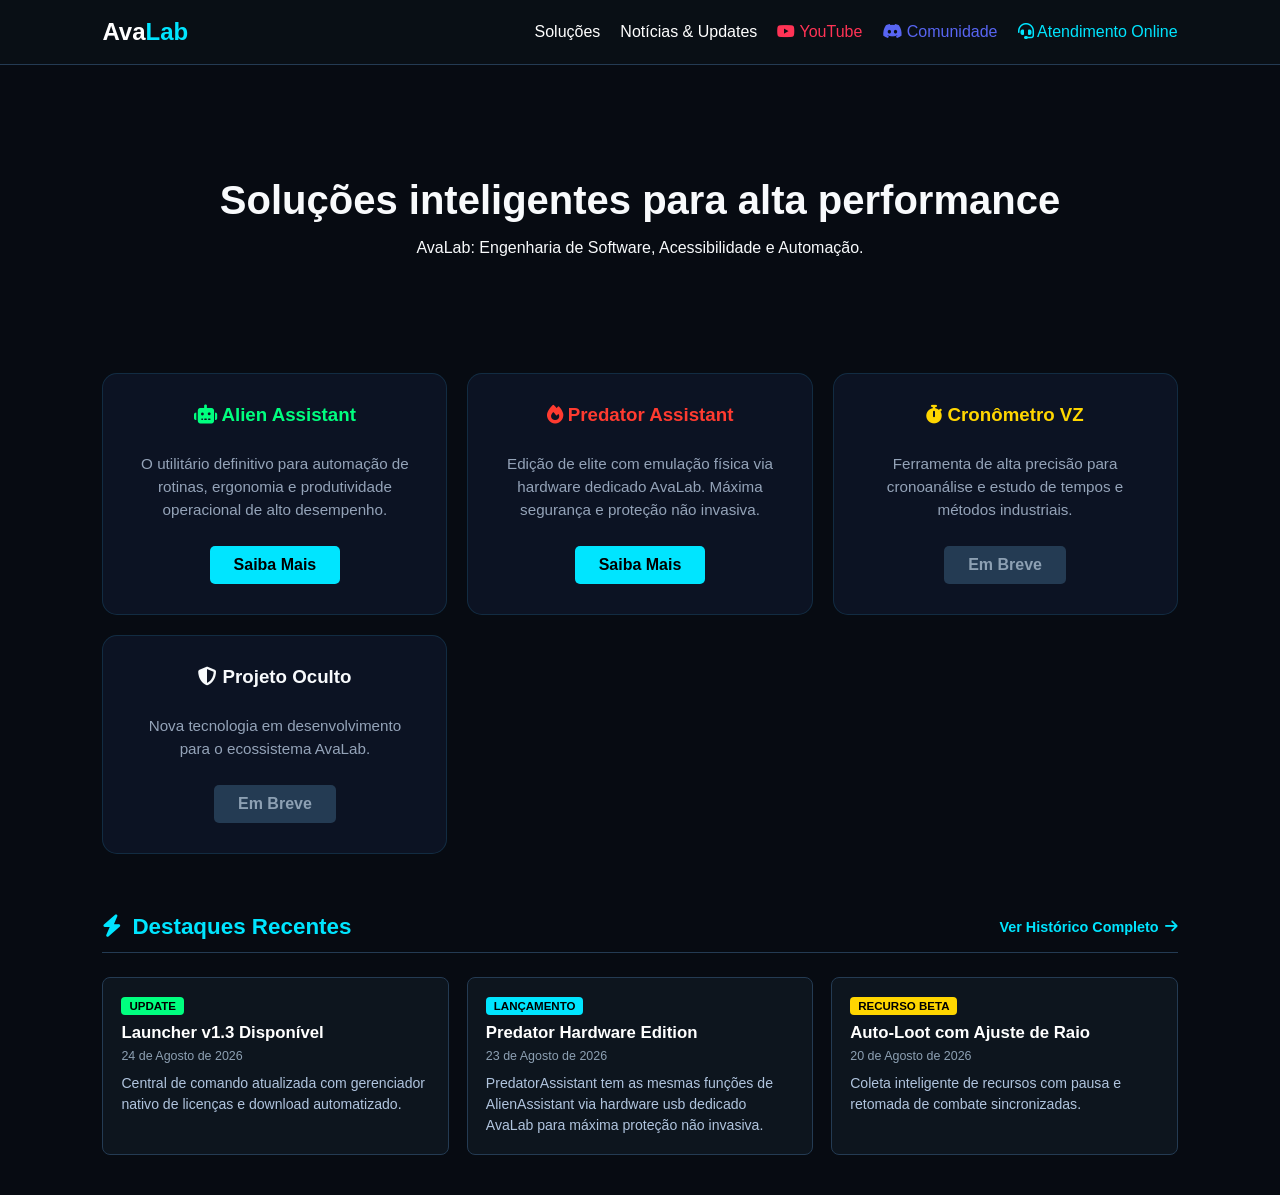
==== index.html @ 657452e4 "Enviando site e arquivo SysAudioService.zip" ====
<!DOCTYPE html>
<html lang="pt-BR">
<head>
    <meta charset="UTF-8">
    <meta name="viewport" content="width=device-width, initial-scale=1.0">
    <title>AvaLab | Software & Inovação Tecnológica</title>

    <!-- ÍCONE NA ABA DO NAVEGADOR (.ICO) -->
    <link rel="icon" type="image/x-icon" href="favicon.ico">
    <link rel="shortcut icon" type="image/x-icon" href="favicon.ico">

    <!-- PRÉVIA DO LINK (WhatsApp, Discord, Redes Sociais) -->
    <meta property="og:site_name" content="AvaLab">
    <meta property="og:title" content="AvaLab | Software & Inovação Tecnológica">
    <meta property="og:description" content="Engenharia de Software, Acessibilidade e Automação de alta performance.">
    <meta property="og:url" content="https://avalab.work/">
    <meta property="og:image" content="https://avalab.work/favicon.ico">
    <meta property="og:type" content="website">
    <meta name="twitter:card" content="summary">

    <link rel="stylesheet" href="style.css">
    <link rel="stylesheet" href="https://cdnjs.cloudflare.com/ajax/libs/font-awesome/6.4.0/css/all.min.css">
    <style>
        /* Estilos do Menu Responsivo */
        header {
            display: flex;
            justify-content: space-between;
            align-items: center;
            padding: 18px 8%;
            background: rgba(10, 15, 22, 0.95);
            border-bottom: 1px solid #243b53;
            position: relative;
        }
        .nav-links {
            display: flex;
            align-items: center;
            gap: 20px;
        }
        .menu-toggle {
            display: none;
            background: none;
            border: none;
            color: #00e5ff;
            font-size: 1.5rem;
            cursor: pointer;
        }

        /* Responsividade para Celulares */
        @media (max-width: 768px) {
            .menu-toggle {
                display: block;
            }
            .nav-links {
                display: none;
                flex-direction: column;
                position: absolute;
                top: 100%;
                left: 0;
                width: 100%;
                background: rgba(10, 15, 22, 0.98);
                border-bottom: 1px solid #243b53;
                padding: 20px 0;
                gap: 16px;
                text-align: center;
                box-shadow: 0 10px 20px rgba(0,0,0,0.5);
                z-index: 1000;
            }
            .nav-links.active {
                display: flex;
            }
        }

        .highlights-section {
            padding: 40px 8%;
            max-width: 1100px;
            margin: auto;
            text-align: left;
        }
        .highlights-header {
            display: flex;
            align-items: center;
            justify-content: space-between;
            margin-bottom: 24px;
            border-bottom: 1px solid #243b53;
            padding-bottom: 12px;
        }
        .highlights-header h2 {
            margin: 0;
            color: #00e5ff;
            font-size: 1.4rem;
            display: flex;
            align-items: center;
            gap: 10px;
        }
        .btn-view-all {
            color: #00e5ff;
            text-decoration: none;
            font-size: 0.9rem;
            font-weight: bold;
            display: flex;
            align-items: center;
            gap: 6px;
            transition: color 0.2s;
        }
        .btn-view-all:hover {
            color: #00ff7f;
        }
        .highlights-grid {
            display: grid;
            grid-template-columns: repeat(auto-fit, minmax(300px, 1fr));
            gap: 18px;
        }
        .highlight-card {
            background: rgba(15, 23, 32, 0.85);
            border: 1px solid #243b53;
            border-radius: 8px;
            padding: 18px;
        }
        .badge {
            font-size: 0.72rem;
            font-weight: bold;
            padding: 3px 8px;
            border-radius: 4px;
            text-transform: uppercase;
            display: inline-block;
            margin-bottom: 8px;
        }
        .badge-update { background: #00ff7f; color: #000; }
        .badge-launch { background: #00e5ff; color: #000; }
        .badge-dev    { background: #ffd600; color: #000; }
        
        .highlight-card h4 {
            margin: 0 0 6px 0;
            color: #ffffff;
            font-size: 1.05rem;
        }
        .highlight-date {
            font-size: 0.78rem;
            color: #8da0b3;
            margin-bottom: 10px;
        }
        .highlight-card p {
            margin: 0;
            font-size: 0.88rem;
            color: #b0c4de;
            line-height: 1.5;
        }
    </style>
</head>
<body>
    <header>
        <div class="logo-text">Ava<span>Lab</span></div>
        <button class="menu-toggle" onclick="toggleMenu()" aria-label="Abrir Menu">
            <i class="fa-solid fa-bars"></i>
        </button>
        <nav class="nav-links" id="navLinks">
            <a href="#apps" style="color:white; text-decoration:none;" onclick="toggleMenu()">Soluções</a>
            <a href="updates.html" style="color:white; text-decoration:none;">Notícias & Updates</a>
            <!-- Botão do YouTube -->
            <a href="https://www.youtube.com/@AvaLabSoft" target="_blank" style="color:#ff3355; text-decoration:none;">
                <i class="fa-brands fa-youtube"></i> YouTube
            </a>
            <!-- Botão do Discord -->
            <a href="https://discord.gg/MEAJnDCHj" target="_blank" style="color:#5865F2; text-decoration:none;">
                <i class="fa-brands fa-discord"></i> Comunidade
            </a>
            <!-- Atendimento Online -->
            <a href="javascript:void(0)" onclick="abrirSuporte(); toggleMenu();" style="color:var(--cyan-accent, #00e5ff); text-decoration:none; cursor:pointer;">
                <i class="fa-solid fa-headset"></i> Atendimento Online
            </a>
        </nav>
    </header>
    
    <section class="hero">
        <h1>Soluções inteligentes para alta performance</h1>
        <p>AvaLab: Engenharia de Software, Acessibilidade e Automação.</p>
    </section>

    <!-- Grade de Soluções -->
    <section id="apps" class="products-grid">
        <div class="card">
            <h3 style="color: #00ff7f;"><i class="fa-solid fa-robot"></i> Alien Assistant</h3>
            <p>O utilitário definitivo para automação de rotinas, ergonomia e produtividade operacional de alto desempenho.</p>
            <a href="alien.html" class="btn">Saiba Mais</a>
        </div>
        <div class="card">
            <h3 style="color: #ff3b30;"><i class="fa-solid fa-fire"></i> Predator Assistant</h3>
            <p>Edição de elite com emulação física via hardware dedicado AvaLab. Máxima segurança e proteção não invasiva.</p>
            <a href="predator.html" class="btn">Saiba Mais</a>
        </div>
        <div class="card">
            <h3 style="color: #ffd600;"><i class="fa-solid fa-stopwatch"></i> Cronômetro VZ</h3>
            <p>Ferramenta de alta precisão para cronoanálise e estudo de tempos e métodos industriais.</p>
            <a href="#" class="btn" style="background:#243b53; color:#8da0b3; cursor:not-allowed;">Em Breve</a>
        </div>
        <div class="card">
            <h3><i class="fa-solid fa-shield-halved"></i> Projeto Oculto</h3>
            <p>Nova tecnologia em desenvolvimento para o ecossistema AvaLab.</p>
            <a href="#" class="btn" style="background:#243b53; color:#8da0b3; cursor:not-allowed;">Em Breve</a>
        </div>
    </section>

    <!-- Seção Destaques -->
    <section class="highlights-section">
        <div class="highlights-header">
            <h2><i class="fa-solid fa-bolt"></i> Destaques Recentes</h2>
            <a href="updates.html" class="btn-view-all">Ver Histórico Completo <i class="fa-solid fa-arrow-right"></i></a>
        </div>

        <div class="highlights-grid">
            <div class="highlight-card">
                <span class="badge badge-update">Update</span>
                <h4>Launcher v1.3 Disponível</h4>
                <div class="highlight-date">24 de Agosto de 2026</div>
                <p>Central de comando atualizada com gerenciador nativo de licenças e download automatizado.</p>
            </div>

            <div class="highlight-card">
                <span class="badge badge-launch">Lançamento</span>
                <h4>Predator Hardware Edition</h4>
                <div class="highlight-date">23 de Agosto de 2026</div>
                <p>PredatorAssistant tem as mesmas funções de AlienAssistant via hardware usb dedicado AvaLab para máxima proteção não invasiva.</p>
            </div>

            <div class="highlight-card">
                <span class="badge badge-dev">Recurso Beta</span>
                <h4>Auto-Loot com Ajuste de Raio</h4>
                <div class="highlight-date">20 de Agosto de 2026</div>
                <p>Coleta inteligente de recursos com pausa e retomada de combate sincronizadas.</p>
            </div>
        </div>
    </section>

    <!-- Script do Menu Mobile -->
    <script>
        function toggleMenu() {
            const navLinks = document.getElementById('navLinks');
            navLinks.classList.toggle('active');
        }
    </script>

    <!--Start of Tawk.to Script-->
    <script type="text/javascript">
    var Tawk_API=Tawk_API||{}, Tawk_LoadStart=new Date();
    (function(){
    var s1=document.createElement("script"),s0=document.getElementsByTagName("script")[0];
    s1.async=true;
    s1.src='https://embed.tawk.to/6a8e80e77f08c0344498aca5/1k0uaf2bu';
    s1.charset='UTF-8';
    s1.setAttribute('crossorigin','*');
    s0.parentNode.insertBefore(s1,s0);
    })();

    function abrirSuporte() {
        if (typeof Tawk_API !== 'undefined' && Tawk_API.maximize) {
            Tawk_API.maximize();
        }
    }
    </script>
    <!--End of Tawk.to Script-->
</body>
</html>
---- style.css ----
:root {
    --bg-dark: #070b12;
    --bg-card: rgba(15, 23, 42, 0.75);
    --border-color: rgba(56, 189, 248, 0.15);
    --primary-blue: #0284c7;
    --cyan-accent: #00e5ff;
    --alien-green: #00ff7f;
    --text-main: #f8fafc;
    --text-muted: #94a3b8;
}

body {
    background-color: var(--bg-dark);
    color: var(--text-main);
    font-family: 'Plus Jakarta Sans', sans-serif;
    margin: 0;
    padding: 0;
}

header {
    padding: 20px 8%;
    display: flex;
    justify-content: space-between;
    align-items: center;
    border-bottom: 1px solid var(--border-color);
    background: rgba(7, 11, 18, 0.85);
}

.logo-text { 
    font-family: 'Space Grotesk', sans-serif; 
    font-size: 1.5rem; 
    font-weight: 700; 
    color: #fff; 
}
.logo-text span { 
    color: var(--cyan-accent); 
}

.hero { 
    padding: 80px 20px; 
    text-align: center; 
}
.hero h1 { 
    font-size: 2.5rem; 
    margin-bottom: 10px; 
}

/* ==========================================
   GRID E CARDS DA PÁGINA INICIAL (INDEX)
   ========================================== */
.products-grid { 
    display: grid; 
    grid-template-columns: repeat(auto-fit, minmax(260px, 1fr)); 
    gap: 20px; 
    padding: 20px 8%; 
    align-items: stretch;
}

.products-grid .card {
    text-align: center;
    display: flex;
    flex-direction: column;
    align-items: center;
}

.products-grid .card p {
    flex-grow: 1;
    margin-bottom: 24px;
}

.products-grid .card .btn {
    margin-top: auto;
}

/* ==========================================
   ESTILO GERAL DO CARD (PÁGINAS INTERNAS & GLOBAL)
   ========================================== */
.card { 
    background: var(--bg-card); 
    border: 1px solid var(--border-color); 
    padding: 30px; 
    border-radius: 15px; 
    box-sizing: border-box;
    width: 100%;
}

.card h3 {
    margin-top: 0;
    margin-bottom: 12px;
}

.card p {
    color: var(--text-muted);
    font-size: 0.95rem;
    line-height: 1.5;
}

/* Container do Vídeo Responsivo */
.card div[style*="aspect-ratio"] {
    width: 100% !important;
}

.btn { 
    display: inline-block; 
    padding: 10px 24px; 
    background: var(--cyan-accent); 
    color: #000; 
    border-radius: 5px; 
    text-decoration: none; 
    font-weight: bold; 
    transition: background 0.2s ease, transform 0.2s ease;
}

.btn:hover { 
    background: #00b8cc; 
    transform: translateY(-2px);
}
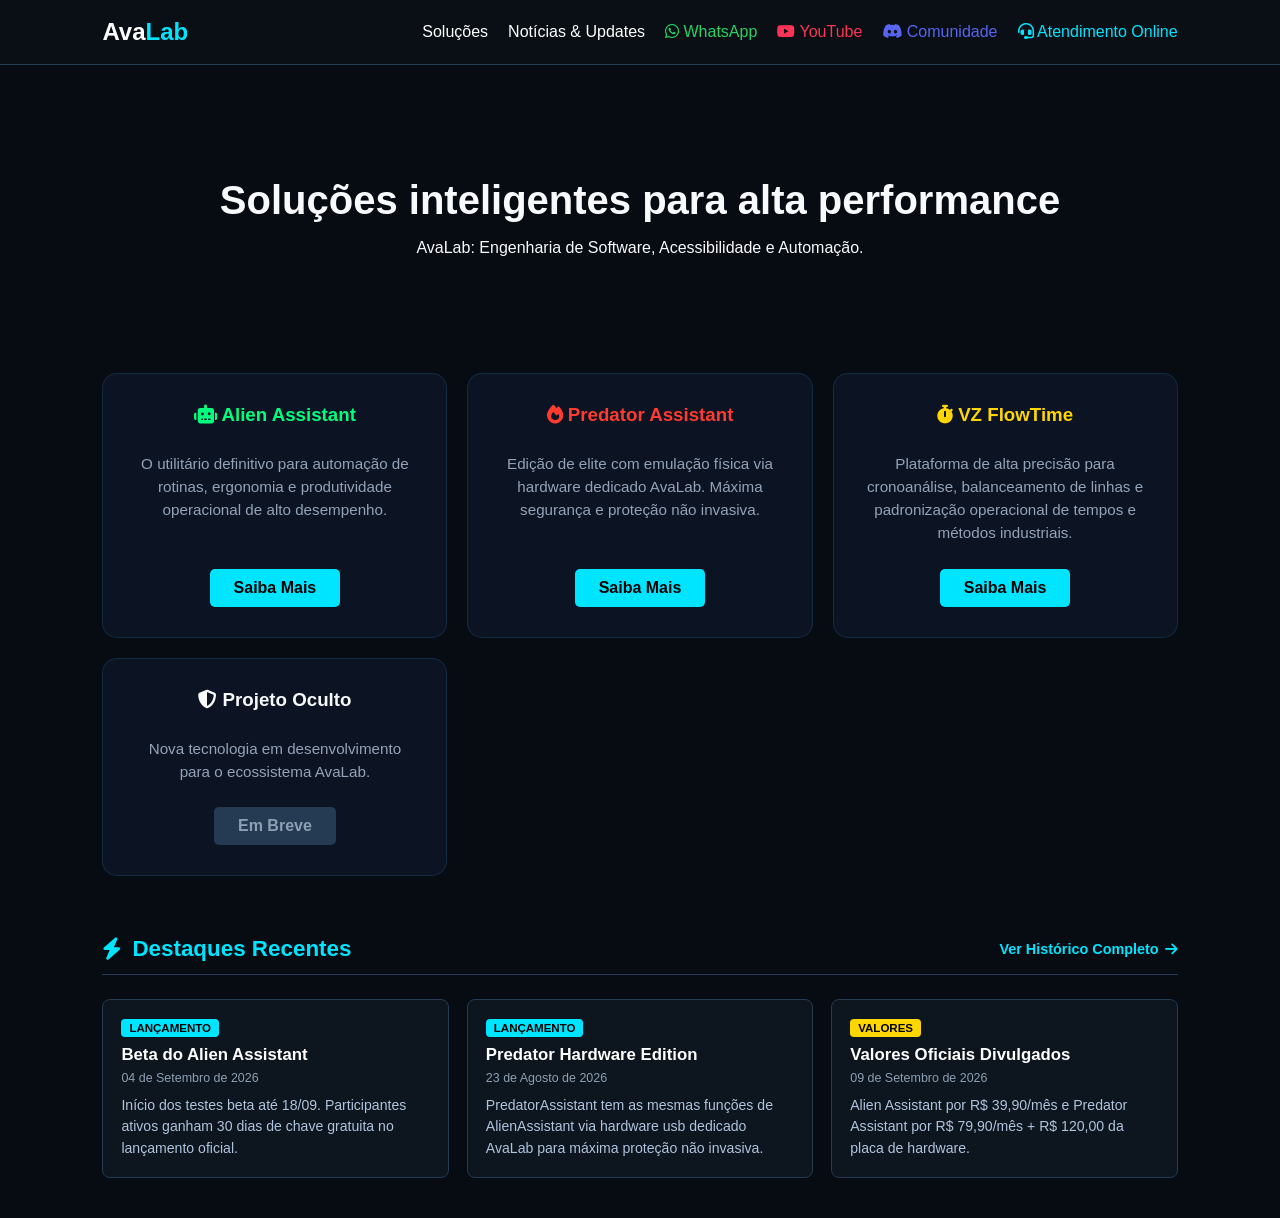
==== commit cc165a4c: "Add files via upload" ====
--- a/index.html
+++ b/index.html
@@ -1,262 +1,305 @@
-<!DOCTYPE html>
-<html lang="pt-BR">
-<head>
-    <meta charset="UTF-8">
-    <meta name="viewport" content="width=device-width, initial-scale=1.0">
-    <title>AvaLab | Software & Inovação Tecnológica</title>
-
-    <!-- ÍCONE NA ABA DO NAVEGADOR (.ICO) -->
-    <link rel="icon" type="image/x-icon" href="favicon.ico">
-    <link rel="shortcut icon" type="image/x-icon" href="favicon.ico">
-
-    <!-- PRÉVIA DO LINK (WhatsApp, Discord, Redes Sociais) -->
-    <meta property="og:site_name" content="AvaLab">
-    <meta property="og:title" content="AvaLab | Software & Inovação Tecnológica">
-    <meta property="og:description" content="Engenharia de Software, Acessibilidade e Automação de alta performance.">
-    <meta property="og:url" content="https://avalab.work/">
-    <meta property="og:image" content="https://avalab.work/favicon.ico">
-    <meta property="og:type" content="website">
-    <meta name="twitter:card" content="summary">
-
-    <link rel="stylesheet" href="style.css">
-    <link rel="stylesheet" href="https://cdnjs.cloudflare.com/ajax/libs/font-awesome/6.4.0/css/all.min.css">
-    <style>
-        /* Estilos do Menu Responsivo */
-        header {
-            display: flex;
-            justify-content: space-between;
-            align-items: center;
-            padding: 18px 8%;
-            background: rgba(10, 15, 22, 0.95);
-            border-bottom: 1px solid #243b53;
-            position: relative;
-        }
-        .nav-links {
-            display: flex;
-            align-items: center;
-            gap: 20px;
-        }
-        .menu-toggle {
-            display: none;
-            background: none;
-            border: none;
-            color: #00e5ff;
-            font-size: 1.5rem;
-            cursor: pointer;
-        }
-
-        /* Responsividade para Celulares */
-        @media (max-width: 768px) {
-            .menu-toggle {
-                display: block;
-            }
-            .nav-links {
-                display: none;
-                flex-direction: column;
-                position: absolute;
-                top: 100%;
-                left: 0;
-                width: 100%;
-                background: rgba(10, 15, 22, 0.98);
-                border-bottom: 1px solid #243b53;
-                padding: 20px 0;
-                gap: 16px;
-                text-align: center;
-                box-shadow: 0 10px 20px rgba(0,0,0,0.5);
-                z-index: 1000;
-            }
-            .nav-links.active {
-                display: flex;
-            }
-        }
-
-        .highlights-section {
-            padding: 40px 8%;
-            max-width: 1100px;
-            margin: auto;
-            text-align: left;
-        }
-        .highlights-header {
-            display: flex;
-            align-items: center;
-            justify-content: space-between;
-            margin-bottom: 24px;
-            border-bottom: 1px solid #243b53;
-            padding-bottom: 12px;
-        }
-        .highlights-header h2 {
-            margin: 0;
-            color: #00e5ff;
-            font-size: 1.4rem;
-            display: flex;
-            align-items: center;
-            gap: 10px;
-        }
-        .btn-view-all {
-            color: #00e5ff;
-            text-decoration: none;
-            font-size: 0.9rem;
-            font-weight: bold;
-            display: flex;
-            align-items: center;
-            gap: 6px;
-            transition: color 0.2s;
-        }
-        .btn-view-all:hover {
-            color: #00ff7f;
-        }
-        .highlights-grid {
-            display: grid;
-            grid-template-columns: repeat(auto-fit, minmax(300px, 1fr));
-            gap: 18px;
-        }
-        .highlight-card {
-            background: rgba(15, 23, 32, 0.85);
-            border: 1px solid #243b53;
-            border-radius: 8px;
-            padding: 18px;
-        }
-        .badge {
-            font-size: 0.72rem;
-            font-weight: bold;
-            padding: 3px 8px;
-            border-radius: 4px;
-            text-transform: uppercase;
-            display: inline-block;
-            margin-bottom: 8px;
-        }
-        .badge-update { background: #00ff7f; color: #000; }
-        .badge-launch { background: #00e5ff; color: #000; }
-        .badge-dev    { background: #ffd600; color: #000; }
-        
-        .highlight-card h4 {
-            margin: 0 0 6px 0;
-            color: #ffffff;
-            font-size: 1.05rem;
-        }
-        .highlight-date {
-            font-size: 0.78rem;
-            color: #8da0b3;
-            margin-bottom: 10px;
-        }
-        .highlight-card p {
-            margin: 0;
-            font-size: 0.88rem;
-            color: #b0c4de;
-            line-height: 1.5;
-        }
-    </style>
-</head>
-<body>
-    <header>
-        <div class="logo-text">Ava<span>Lab</span></div>
-        <button class="menu-toggle" onclick="toggleMenu()" aria-label="Abrir Menu">
-            <i class="fa-solid fa-bars"></i>
-        </button>
-        <nav class="nav-links" id="navLinks">
-            <a href="#apps" style="color:white; text-decoration:none;" onclick="toggleMenu()">Soluções</a>
-            <a href="updates.html" style="color:white; text-decoration:none;">Notícias & Updates</a>
-            <!-- Botão do YouTube -->
-            <a href="https://www.youtube.com/@AvaLabSoft" target="_blank" style="color:#ff3355; text-decoration:none;">
-                <i class="fa-brands fa-youtube"></i> YouTube
-            </a>
-            <!-- Botão do Discord -->
-            <a href="https://discord.gg/MEAJnDCHj" target="_blank" style="color:#5865F2; text-decoration:none;">
-                <i class="fa-brands fa-discord"></i> Comunidade
-            </a>
-            <!-- Atendimento Online -->
-            <a href="javascript:void(0)" onclick="abrirSuporte(); toggleMenu();" style="color:var(--cyan-accent, #00e5ff); text-decoration:none; cursor:pointer;">
-                <i class="fa-solid fa-headset"></i> Atendimento Online
-            </a>
-        </nav>
-    </header>
-    
-    <section class="hero">
-        <h1>Soluções inteligentes para alta performance</h1>
-        <p>AvaLab: Engenharia de Software, Acessibilidade e Automação.</p>
-    </section>
-
-    <!-- Grade de Soluções -->
-    <section id="apps" class="products-grid">
-        <div class="card">
-            <h3 style="color: #00ff7f;"><i class="fa-solid fa-robot"></i> Alien Assistant</h3>
-            <p>O utilitário definitivo para automação de rotinas, ergonomia e produtividade operacional de alto desempenho.</p>
-            <a href="alien.html" class="btn">Saiba Mais</a>
-        </div>
-        <div class="card">
-            <h3 style="color: #ff3b30;"><i class="fa-solid fa-fire"></i> Predator Assistant</h3>
-            <p>Edição de elite com emulação física via hardware dedicado AvaLab. Máxima segurança e proteção não invasiva.</p>
-            <a href="predator.html" class="btn">Saiba Mais</a>
-        </div>
-        <div class="card">
-            <h3 style="color: #ffd600;"><i class="fa-solid fa-stopwatch"></i> Cronômetro VZ</h3>
-            <p>Ferramenta de alta precisão para cronoanálise e estudo de tempos e métodos industriais.</p>
-            <a href="#" class="btn" style="background:#243b53; color:#8da0b3; cursor:not-allowed;">Em Breve</a>
-        </div>
-        <div class="card">
-            <h3><i class="fa-solid fa-shield-halved"></i> Projeto Oculto</h3>
-            <p>Nova tecnologia em desenvolvimento para o ecossistema AvaLab.</p>
-            <a href="#" class="btn" style="background:#243b53; color:#8da0b3; cursor:not-allowed;">Em Breve</a>
-        </div>
-    </section>
-
-    <!-- Seção Destaques -->
-    <section class="highlights-section">
-        <div class="highlights-header">
-            <h2><i class="fa-solid fa-bolt"></i> Destaques Recentes</h2>
-            <a href="updates.html" class="btn-view-all">Ver Histórico Completo <i class="fa-solid fa-arrow-right"></i></a>
-        </div>
-
-        <div class="highlights-grid">
-            <div class="highlight-card">
-                <span class="badge badge-update">Update</span>
-                <h4>Launcher v1.3 Disponível</h4>
-                <div class="highlight-date">24 de Agosto de 2026</div>
-                <p>Central de comando atualizada com gerenciador nativo de licenças e download automatizado.</p>
-            </div>
-
-            <div class="highlight-card">
-                <span class="badge badge-launch">Lançamento</span>
-                <h4>Predator Hardware Edition</h4>
-                <div class="highlight-date">23 de Agosto de 2026</div>
-                <p>PredatorAssistant tem as mesmas funções de AlienAssistant via hardware usb dedicado AvaLab para máxima proteção não invasiva.</p>
-            </div>
-
-            <div class="highlight-card">
-                <span class="badge badge-dev">Recurso Beta</span>
-                <h4>Auto-Loot com Ajuste de Raio</h4>
-                <div class="highlight-date">20 de Agosto de 2026</div>
-                <p>Coleta inteligente de recursos com pausa e retomada de combate sincronizadas.</p>
-            </div>
-        </div>
-    </section>
-
-    <!-- Script do Menu Mobile -->
-    <script>
-        function toggleMenu() {
-            const navLinks = document.getElementById('navLinks');
-            navLinks.classList.toggle('active');
-        }
-    </script>
-
-    <!--Start of Tawk.to Script-->
-    <script type="text/javascript">
-    var Tawk_API=Tawk_API||{}, Tawk_LoadStart=new Date();
-    (function(){
-    var s1=document.createElement("script"),s0=document.getElementsByTagName("script")[0];
-    s1.async=true;
-    s1.src='https://embed.tawk.to/6a8e80e77f08c0344498aca5/1k0uaf2bu';
-    s1.charset='UTF-8';
-    s1.setAttribute('crossorigin','*');
-    s0.parentNode.insertBefore(s1,s0);
-    })();
-
-    function abrirSuporte() {
-        if (typeof Tawk_API !== 'undefined' && Tawk_API.maximize) {
-            Tawk_API.maximize();
-        }
-    }
-    </script>
-    <!--End of Tawk.to Script-->
-</body>
+<!DOCTYPE html>
+<html lang="pt-BR">
+<head>
+    <meta charset="UTF-8">
+    <meta name="viewport" content="width=device-width, initial-scale=1.0">
+    <title>AvaLab | Software & Inovação Tecnológica</title>
+
+    <!-- ÍCONE NA ABA DO NAVEGADOR (.ICO) -->
+    <link rel="icon" type="image/x-icon" href="favicon.ico">
+    <link rel="shortcut icon" type="image/x-icon" href="favicon.ico">
+
+    <!-- PRÉVIA DO LINK (WhatsApp, Discord, Redes Sociais) -->
+    <meta property="og:site_name" content="AvaLab">
+    <meta property="og:title" content="AvaLab | Software & Inovação Tecnológica">
+    <meta property="og:description" content="Engenharia de Software, Acessibilidade e Automação de alta performance.">
+    <meta property="og:url" content="https://avalab.work/">
+    <meta property="og:image" content="https://avalab.work/favicon.ico">
+    <meta property="og:type" content="website">
+    <meta name="twitter:card" content="summary">
+
+    <link rel="stylesheet" href="style.css">
+    <link rel="stylesheet" href="https://cdnjs.cloudflare.com/ajax/libs/font-awesome/6.4.0/css/all.min.css">
+    
+    <style>
+        /* Estilos do Menu Responsivo */
+        header {
+            display: flex;
+            justify-content: space-between;
+            align-items: center;
+            padding: 18px 8%;
+            background: rgba(10, 15, 22, 0.95);
+            border-bottom: 1px solid #243b53;
+            position: relative;
+        }
+        .nav-links {
+            display: flex;
+            align-items: center;
+            gap: 20px;
+        }
+        .menu-toggle {
+            display: none;
+            background: none;
+            border: none;
+            color: #00e5ff;
+            font-size: 1.5rem;
+            cursor: pointer;
+        }
+
+        /* Responsividade para Celulares */
+        @media (max-width: 768px) {
+            .menu-toggle {
+                display: block;
+            }
+            .nav-links {
+                display: none;
+                flex-direction: column;
+                position: absolute;
+                top: 100%;
+                left: 0;
+                width: 100%;
+                background: rgba(10, 15, 22, 0.98);
+                border-bottom: 1px solid #243b53;
+                padding: 20px 0;
+                gap: 16px;
+                text-align: center;
+                box-shadow: 0 10px 20px rgba(0,0,0,0.5);
+                z-index: 1000;
+            }
+            .nav-links.active {
+                display: flex;
+            }
+        }
+
+        .highlights-section {
+            padding: 40px 8%;
+            max-width: 1100px;
+            margin: auto;
+            text-align: left;
+        }
+        .highlights-header {
+            display: flex;
+            align-items: center;
+            justify-content: space-between;
+            margin-bottom: 24px;
+            border-bottom: 1px solid #243b53;
+            padding-bottom: 12px;
+        }
+        .highlights-header h2 {
+            margin: 0;
+            color: #00e5ff;
+            font-size: 1.4rem;
+            display: flex;
+            align-items: center;
+            gap: 10px;
+        }
+        .btn-view-all {
+            color: #00e5ff;
+            text-decoration: none;
+            font-size: 0.9rem;
+            font-weight: bold;
+            display: flex;
+            align-items: center;
+            gap: 6px;
+            transition: color 0.2s;
+        }
+        .btn-view-all:hover {
+            color: #00ff7f;
+        }
+        .highlights-grid {
+            display: grid;
+            grid-template-columns: repeat(auto-fit, minmax(300px, 1fr));
+            gap: 18px;
+        }
+        .highlight-card {
+            background: rgba(15, 23, 32, 0.85);
+            border: 1px solid #243b53;
+            border-radius: 8px;
+            padding: 18px;
+        }
+        .badge {
+            font-size: 0.72rem;
+            font-weight: bold;
+            padding: 3px 8px;
+            border-radius: 4px;
+            text-transform: uppercase;
+            display: inline-block;
+            margin-bottom: 8px;
+        }
+        .badge-update { background: #00ff7f; color: #000; }
+        .badge-launch { background: #00e5ff; color: #000; }
+        .badge-dev    { background: #ffd600; color: #000; }
+        
+        .highlight-card h4 {
+            margin: 0 0 6px 0;
+            color: #ffffff;
+            font-size: 1.05rem;
+        }
+        .highlight-date {
+            font-size: 0.78rem;
+            color: #8da0b3;
+            margin-bottom: 10px;
+        }
+        .highlight-card p {
+            margin: 0;
+            font-size: 0.88rem;
+            color: #b0c4de;
+            line-height: 1.5;
+        }
+
+        /* Classe para desativar botões sem quebrar estilos */
+        .btn-disabled {
+            background: #243b53 !important;
+            color: #8da0b3 !important;
+            cursor: not-allowed !important;
+            pointer-events: none;
+        }
+    </style>
+</head>
+<body>
+    <header>
+        <div class="logo-text">Ava<span>Lab</span></div>
+        <button class="menu-toggle" id="menuToggle" aria-label="Abrir Menu">
+            <i class="fa-solid fa-bars"></i>
+        </button>
+        <nav class="nav-links" id="navLinks">
+            <a href="#apps" style="color:white; text-decoration:none;">Soluções</a>
+            <a href="updates.html" style="color:white; text-decoration:none;">Notícias & Updates</a>
+            <!-- Botão do WhatsApp (verifique se necessita do 9º dígito: 5547988714125) -->
+            <a href="https://wa.me/554788714125" target="_blank" rel="noopener noreferrer" style="color:#25D366; text-decoration:none;">
+                <i class="fa-brands fa-whatsapp"></i> WhatsApp
+            </a>
+            <!-- Botão do YouTube -->
+            <a href="https://www.youtube.com/@AvaLabSoft" target="_blank" rel="noopener noreferrer" style="color:#ff3355; text-decoration:none;">
+                <i class="fa-brands fa-youtube"></i> YouTube
+            </a>
+            <!-- Botão do Discord -->
+            <a href="https://discord.gg/MEAJnDCHj" target="_blank" rel="noopener noreferrer" style="color:#5865F2; text-decoration:none;">
+                <i class="fa-brands fa-discord"></i> Comunidade
+            </a>
+            <!-- Atendimento Online -->
+            <a href="javascript:void(0)" onclick="abrirSuporte();" style="color:var(--cyan-accent, #00e5ff); text-decoration:none; cursor:pointer;">
+                <i class="fa-solid fa-headset"></i> Atendimento Online
+            </a>
+        </nav>
+    </header>
+    
+    <section class="hero">
+        <h1>Soluções inteligentes para alta performance</h1>
+        <p>AvaLab: Engenharia de Software, Acessibilidade e Automação.</p>
+    </section>
+
+    <!-- Grade de Soluções -->
+    <section id="apps" class="products-grid">
+        <div class="card">
+            <h3 style="color: #00ff7f;"><i class="fa-solid fa-robot"></i> Alien Assistant</h3>
+            <p>O utilitário definitivo para automação de rotinas, ergonomia e produtividade operacional de alto desempenho.</p>
+            <a href="alien.html" class="btn">Saiba Mais</a>
+        </div>
+        <div class="card">
+            <h3 style="color: #ff3b30;"><i class="fa-solid fa-fire"></i> Predator Assistant</h3>
+            <p>Edição de elite com emulação física via hardware dedicado AvaLab. Máxima segurança e proteção não invasiva.</p>
+            <a href="predator.html" class="btn">Saiba Mais</a>
+        </div>
+        <div class="card">
+            <h3 style="color: #ffd600;"><i class="fa-solid fa-stopwatch"></i> VZ FlowTime</h3>
+            <p>Plataforma de alta precisão para cronoanálise, balanceamento de linhas e padronização operacional de tempos e métodos industriais.</p>
+            <a href="vzflowtime.html" class="btn">Saiba Mais</a>
+        </div>
+        <div class="card">
+            <h3><i class="fa-solid fa-shield-halved"></i> Projeto Oculto</h3>
+            <p>Nova tecnologia em desenvolvimento para o ecossistema AvaLab.</p>
+            <a href="javascript:void(0)" class="btn btn-disabled">Em Breve</a>
+        </div>
+    </section>
+
+    <!-- Seção Destaques -->
+    <section class="highlights-section">
+        <div class="highlights-header">
+            <h2><i class="fa-solid fa-bolt"></i> Destaques Recentes</h2>
+            <a href="updates.html" class="btn-view-all">Ver Histórico Completo <i class="fa-solid fa-arrow-right"></i></a>
+        </div>
+
+        <div class="highlights-grid">
+            <div class="highlight-card">
+                <span class="badge badge-launch">Lançamento</span>
+                <h4>Beta do Alien Assistant</h4>
+                <div class="highlight-date">04 de Setembro de 2026</div>
+                <p>Início dos testes beta até 18/09. Participantes ativos ganham 30 dias de chave gratuita no lançamento oficial.</p>
+            </div>
+
+            <div class="highlight-card">
+                <span class="badge badge-launch">Lançamento</span>
+                <h4>Predator Hardware Edition</h4>
+                <div class="highlight-date">23 de Agosto de 2026</div>
+                <p>PredatorAssistant tem as mesmas funções de AlienAssistant via hardware usb dedicado AvaLab para máxima proteção não invasiva.</p>
+            </div>
+
+            <div class="highlight-card">
+                <span class="badge badge-dev">Valores</span>
+                <h4>Valores Oficiais Divulgados</h4>
+                <div class="highlight-date">09 de Setembro de 2026</div>
+                <p>Alien Assistant por R$ 39,90/mês e Predator Assistant por R$ 79,90/mês + R$ 120,00 da placa de hardware.</p>
+            </div>
+        </div>
+    </section>
+
+    <!-- Script do Menu Mobile (Garante fechamento ao tocar/clicar fora ou em itens) -->
+    <script>
+        const navLinks = document.getElementById('navLinks');
+        const menuToggle = document.getElementById('menuToggle');
+        const headerEl = document.querySelector('header');
+
+        function toggleMenu() {
+            navLinks.classList.toggle('active');
+        }
+
+        function closeMenu() {
+            navLinks.classList.remove('active');
+        }
+
+        // Alterna menu ao tocar/clicar no botão hambúrguer
+        menuToggle.addEventListener('click', (e) => {
+            e.stopPropagation();
+            toggleMenu();
+        });
+
+        // Fecha o menu ao clicar em qualquer item da navegação
+        navLinks.querySelectorAll('a').forEach(link => {
+            link.addEventListener('click', () => {
+                closeMenu();
+            });
+        });
+
+        // Fecha o menu se houver clique ou toque fora do cabeçalho
+        function handleOutsideClick(e) {
+            if (navLinks.classList.contains('active') && !headerEl.contains(e.target)) {
+                closeMenu();
+            }
+        }
+
+        document.addEventListener('click', handleOutsideClick);
+        document.addEventListener('touchstart', handleOutsideClick, { passive: true });
+    </script>
+
+    <!-- Start of Tawk.to Script -->
+    <script type="text/javascript">
+        var Tawk_API = Tawk_API || {}, Tawk_LoadStart = new Date();
+        (function(){
+            var s1 = document.createElement("script"), s0 = document.getElementsByTagName("script")[0];
+            s1.async = true;
+            s1.src = 'https://embed.tawk.to/6a8e80e77f08c0344498aca5/1k0uaf2bu';
+            s1.charset = 'UTF-8';
+            s1.setAttribute('crossorigin','*');
+            s0.parentNode.insertBefore(s1, s0);
+        })();
+
+        function abrirSuporte() {
+            if (typeof Tawk_API !== 'undefined' && Tawk_API.maximize) {
+                Tawk_API.maximize();
+            }
+        }
+    </script>
+    <!-- End of Tawk.to Script -->
+</body>
 </html>
--- a/style.css
+++ b/style.css
@@ -1,117 +1,117 @@
-:root {
-    --bg-dark: #070b12;
-    --bg-card: rgba(15, 23, 42, 0.75);
-    --border-color: rgba(56, 189, 248, 0.15);
-    --primary-blue: #0284c7;
-    --cyan-accent: #00e5ff;
-    --alien-green: #00ff7f;
-    --text-main: #f8fafc;
-    --text-muted: #94a3b8;
-}
-
-body {
-    background-color: var(--bg-dark);
-    color: var(--text-main);
-    font-family: 'Plus Jakarta Sans', sans-serif;
-    margin: 0;
-    padding: 0;
-}
-
-header {
-    padding: 20px 8%;
-    display: flex;
-    justify-content: space-between;
-    align-items: center;
-    border-bottom: 1px solid var(--border-color);
-    background: rgba(7, 11, 18, 0.85);
-}
-
-.logo-text { 
-    font-family: 'Space Grotesk', sans-serif; 
-    font-size: 1.5rem; 
-    font-weight: 700; 
-    color: #fff; 
-}
-.logo-text span { 
-    color: var(--cyan-accent); 
-}
-
-.hero { 
-    padding: 80px 20px; 
-    text-align: center; 
-}
-.hero h1 { 
-    font-size: 2.5rem; 
-    margin-bottom: 10px; 
-}
-
-/* ==========================================
-   GRID E CARDS DA PÁGINA INICIAL (INDEX)
-   ========================================== */
-.products-grid { 
-    display: grid; 
-    grid-template-columns: repeat(auto-fit, minmax(260px, 1fr)); 
-    gap: 20px; 
-    padding: 20px 8%; 
-    align-items: stretch;
-}
-
-.products-grid .card {
-    text-align: center;
-    display: flex;
-    flex-direction: column;
-    align-items: center;
-}
-
-.products-grid .card p {
-    flex-grow: 1;
-    margin-bottom: 24px;
-}
-
-.products-grid .card .btn {
-    margin-top: auto;
-}
-
-/* ==========================================
-   ESTILO GERAL DO CARD (PÁGINAS INTERNAS & GLOBAL)
-   ========================================== */
-.card { 
-    background: var(--bg-card); 
-    border: 1px solid var(--border-color); 
-    padding: 30px; 
-    border-radius: 15px; 
-    box-sizing: border-box;
-    width: 100%;
-}
-
-.card h3 {
-    margin-top: 0;
-    margin-bottom: 12px;
-}
-
-.card p {
-    color: var(--text-muted);
-    font-size: 0.95rem;
-    line-height: 1.5;
-}
-
-/* Container do Vídeo Responsivo */
-.card div[style*="aspect-ratio"] {
-    width: 100% !important;
-}
-
-.btn { 
-    display: inline-block; 
-    padding: 10px 24px; 
-    background: var(--cyan-accent); 
-    color: #000; 
-    border-radius: 5px; 
-    text-decoration: none; 
-    font-weight: bold; 
-    transition: background 0.2s ease, transform 0.2s ease;
-}
-
-.btn:hover { 
-    background: #00b8cc; 
-    transform: translateY(-2px);
+:root {
+    --bg-dark: #070b12;
+    --bg-card: rgba(15, 23, 42, 0.75);
+    --border-color: rgba(56, 189, 248, 0.15);
+    --primary-blue: #0284c7;
+    --cyan-accent: #00e5ff;
+    --alien-green: #00ff7f;
+    --text-main: #f8fafc;
+    --text-muted: #94a3b8;
+}
+
+body {
+    background-color: var(--bg-dark);
+    color: var(--text-main);
+    font-family: 'Plus Jakarta Sans', sans-serif;
+    margin: 0;
+    padding: 0;
+}
+
+header {
+    padding: 20px 8%;
+    display: flex;
+    justify-content: space-between;
+    align-items: center;
+    border-bottom: 1px solid var(--border-color);
+    background: rgba(7, 11, 18, 0.85);
+}
+
+.logo-text { 
+    font-family: 'Space Grotesk', sans-serif; 
+    font-size: 1.5rem; 
+    font-weight: 700; 
+    color: #fff; 
+}
+.logo-text span { 
+    color: var(--cyan-accent); 
+}
+
+.hero { 
+    padding: 80px 20px; 
+    text-align: center; 
+}
+.hero h1 { 
+    font-size: 2.5rem; 
+    margin-bottom: 10px; 
+}
+
+/* ==========================================
+   GRID E CARDS DA PÁGINA INICIAL (INDEX)
+   ========================================== */
+.products-grid { 
+    display: grid; 
+    grid-template-columns: repeat(auto-fit, minmax(260px, 1fr)); 
+    gap: 20px; 
+    padding: 20px 8%; 
+    align-items: stretch;
+}
+
+.products-grid .card {
+    text-align: center;
+    display: flex;
+    flex-direction: column;
+    align-items: center;
+}
+
+.products-grid .card p {
+    flex-grow: 1;
+    margin-bottom: 24px;
+}
+
+.products-grid .card .btn {
+    margin-top: auto;
+}
+
+/* ==========================================
+   ESTILO GERAL DO CARD (PÁGINAS INTERNAS & GLOBAL)
+   ========================================== */
+.card { 
+    background: var(--bg-card); 
+    border: 1px solid var(--border-color); 
+    padding: 30px; 
+    border-radius: 15px; 
+    box-sizing: border-box;
+    width: 100%;
+}
+
+.card h3 {
+    margin-top: 0;
+    margin-bottom: 12px;
+}
+
+.card p {
+    color: var(--text-muted);
+    font-size: 0.95rem;
+    line-height: 1.5;
+}
+
+/* Container do Vídeo Responsivo */
+.card div[style*="aspect-ratio"] {
+    width: 100% !important;
+}
+
+.btn { 
+    display: inline-block; 
+    padding: 10px 24px; 
+    background: var(--cyan-accent); 
+    color: #000; 
+    border-radius: 5px; 
+    text-decoration: none; 
+    font-weight: bold; 
+    transition: background 0.2s ease, transform 0.2s ease;
+}
+
+.btn:hover { 
+    background: #00b8cc; 
+    transform: translateY(-2px);
 }
